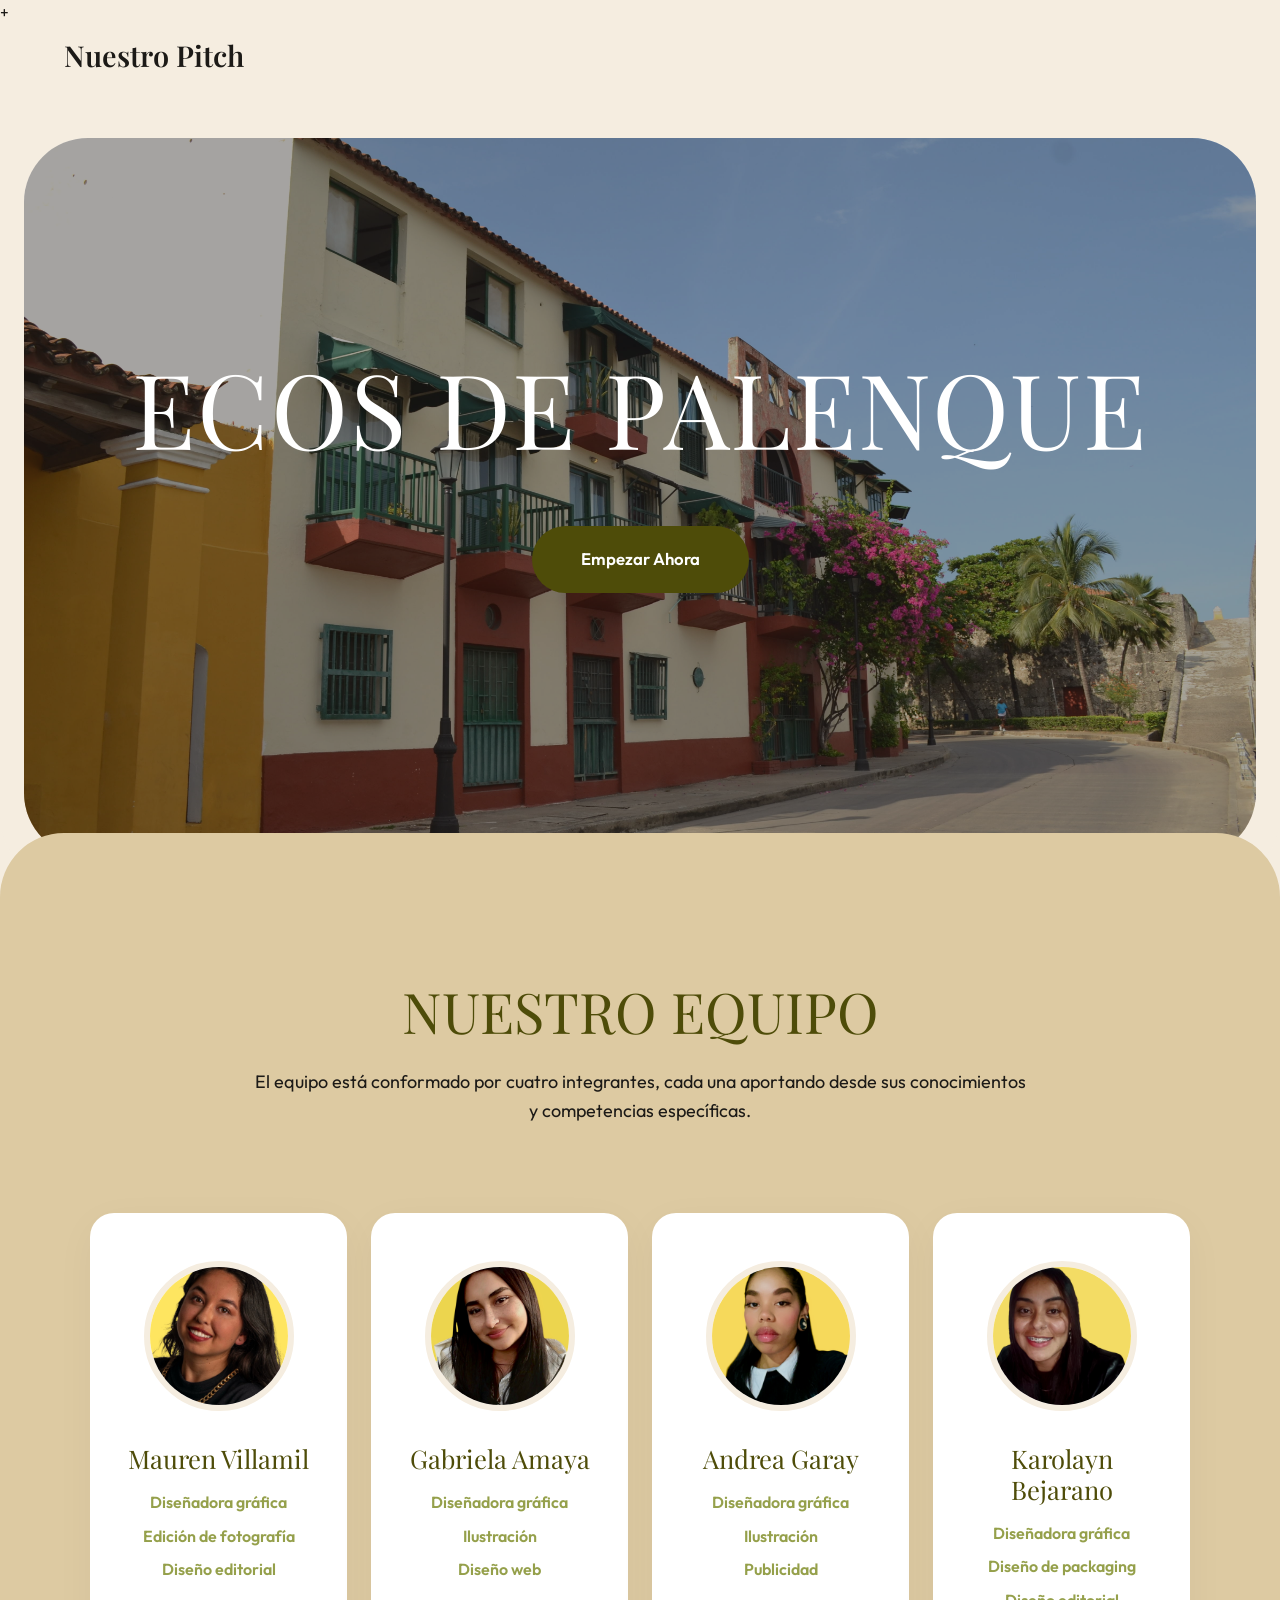
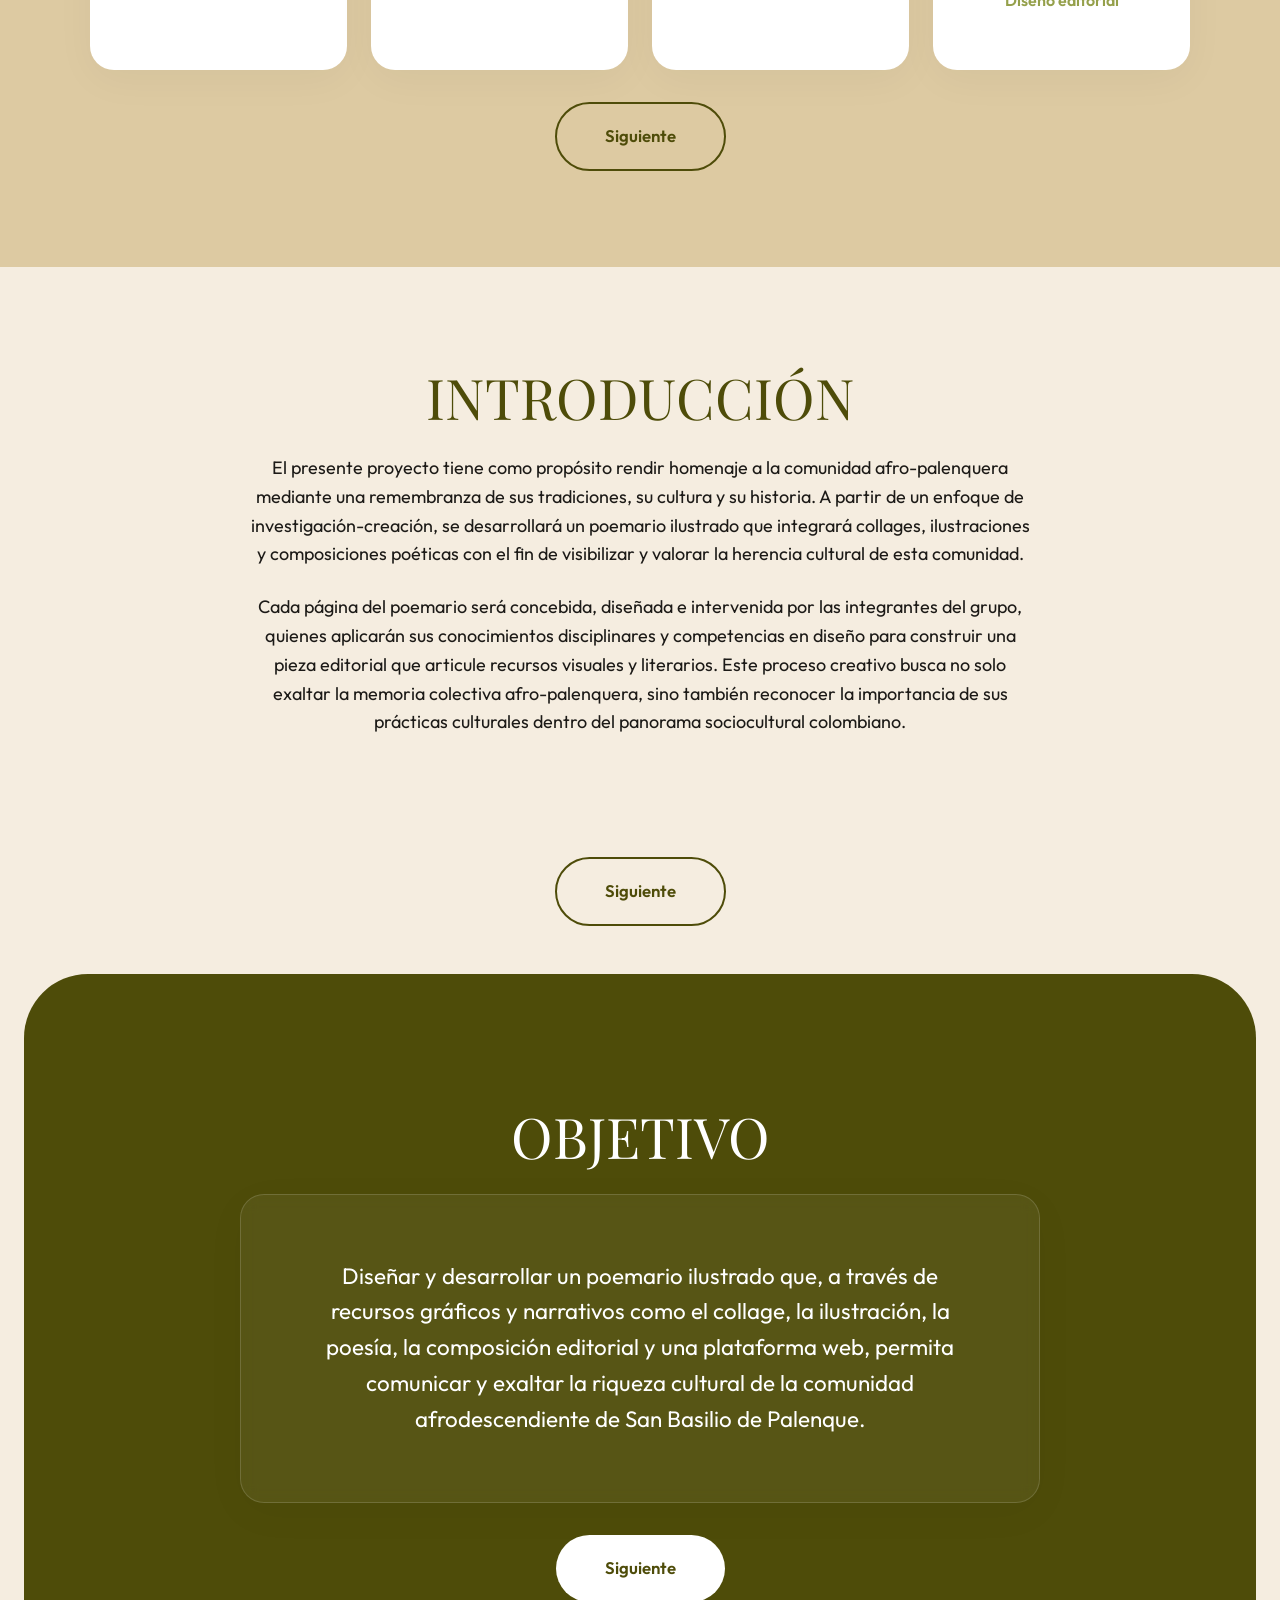
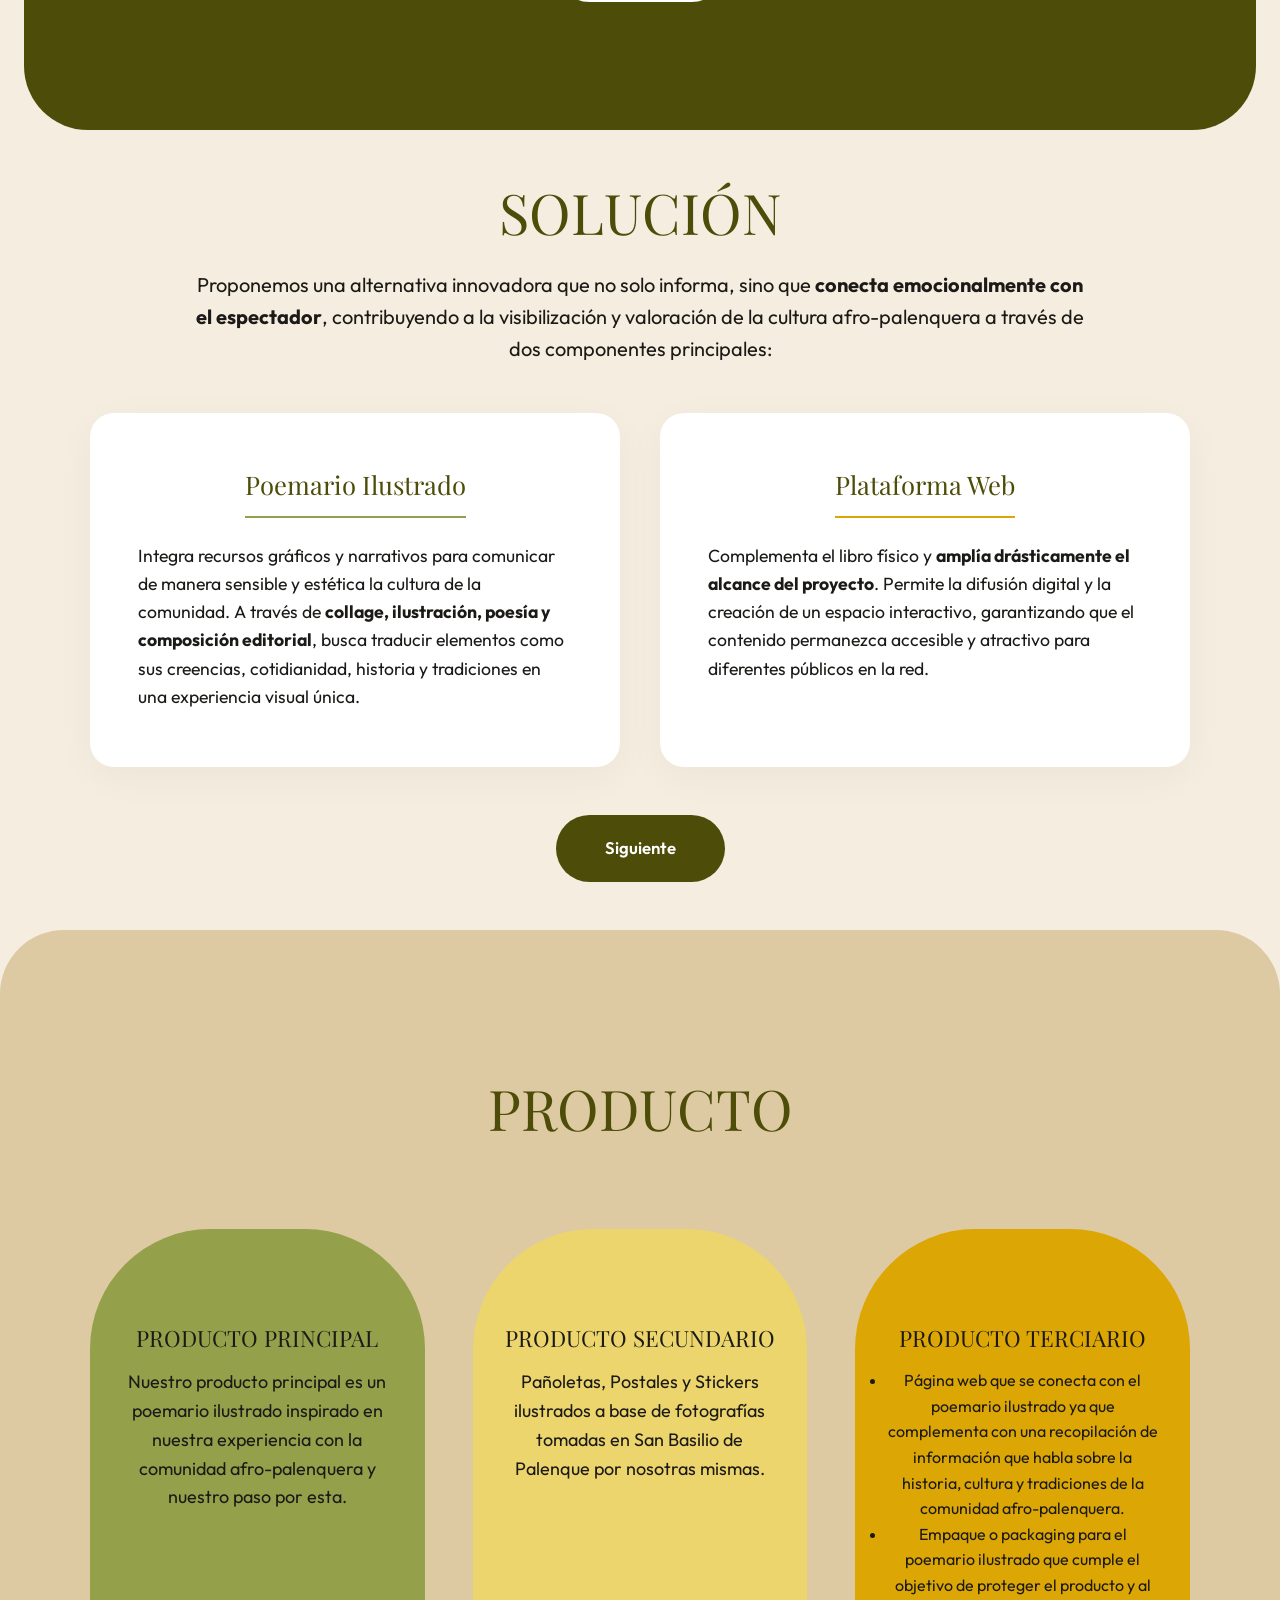
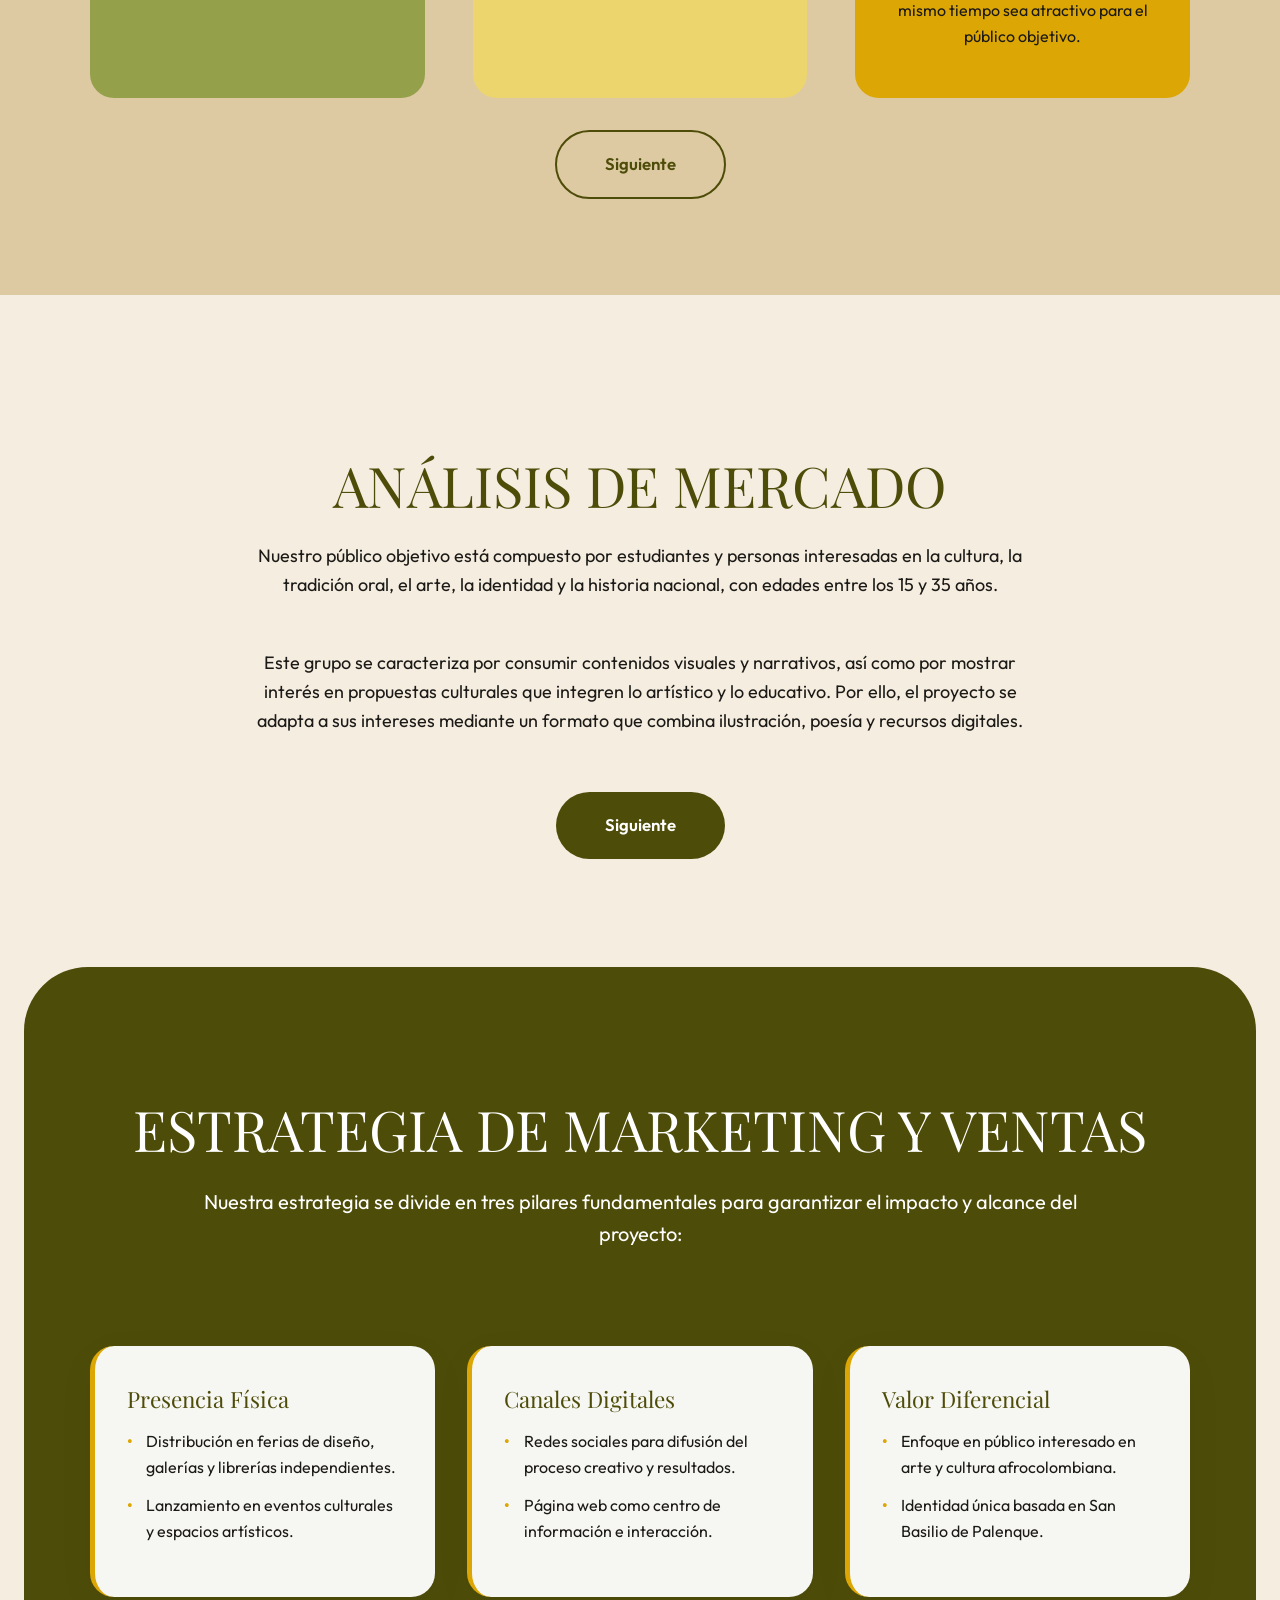
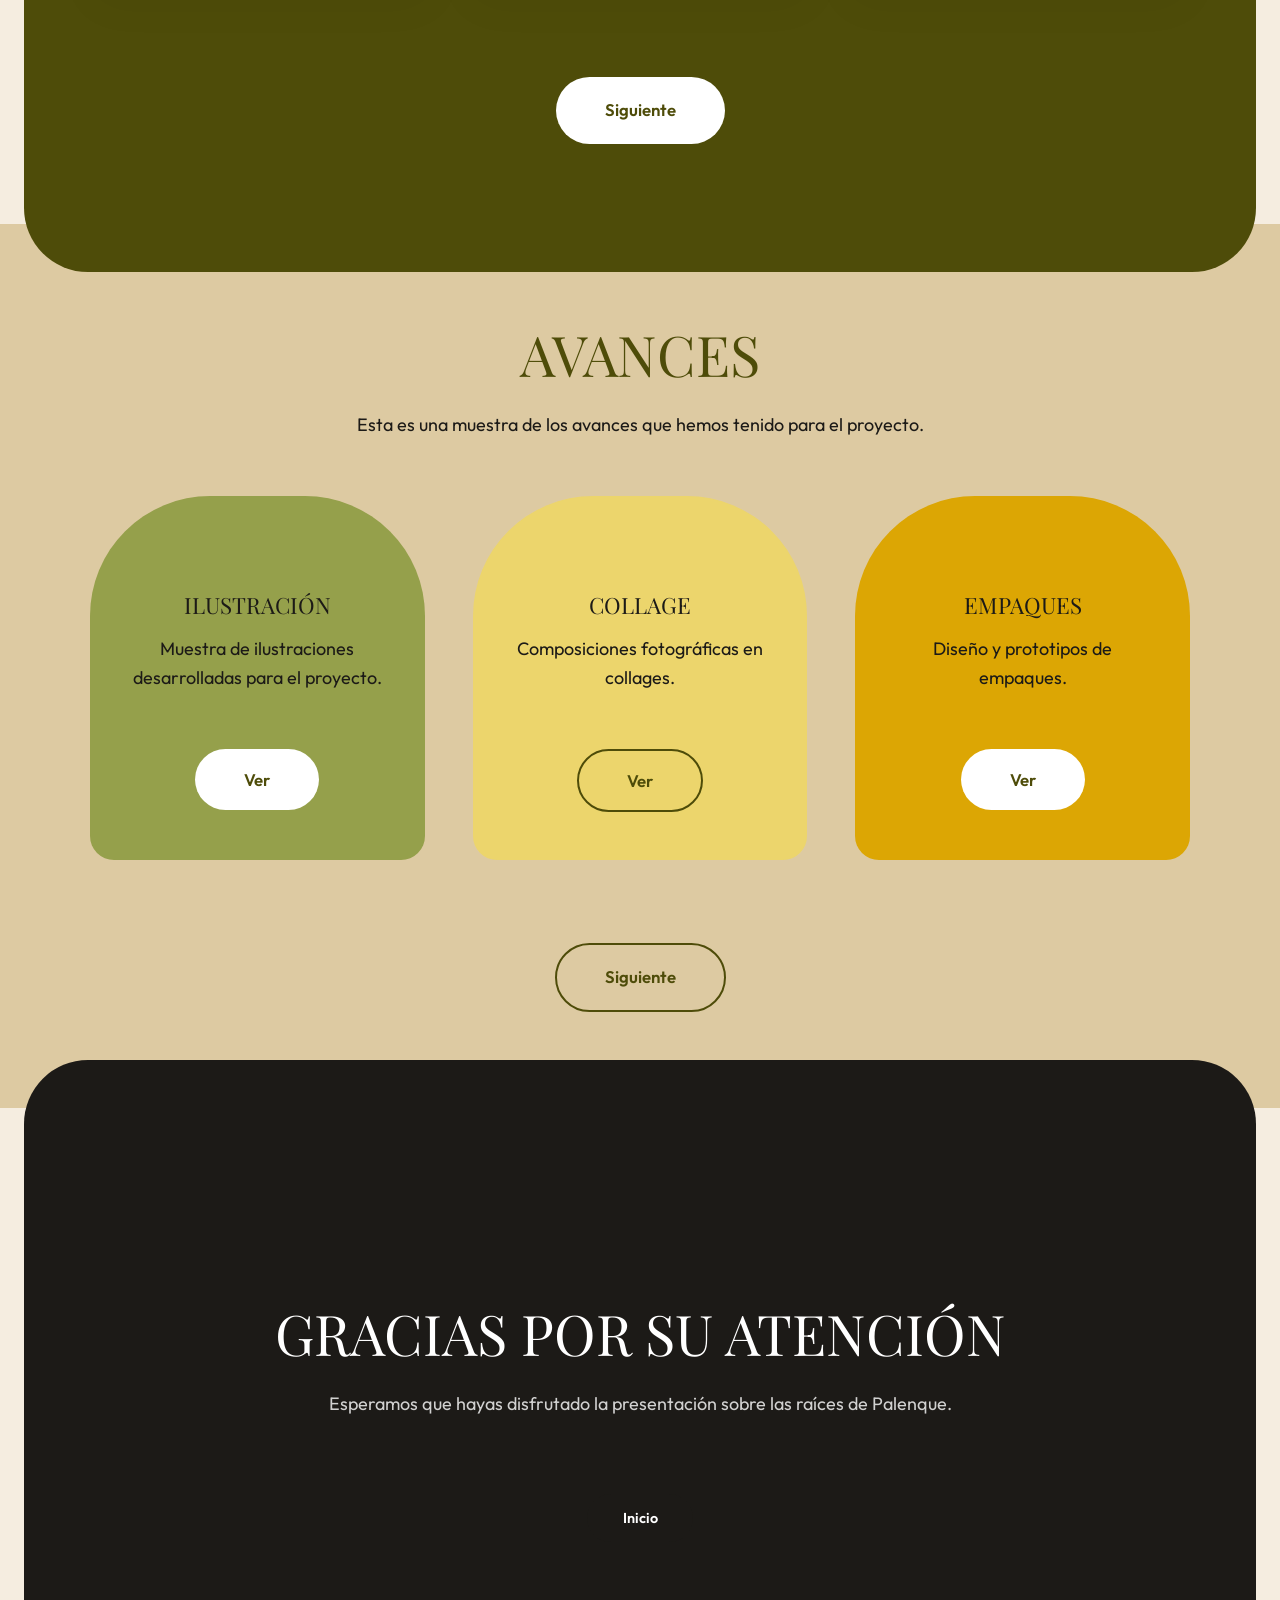
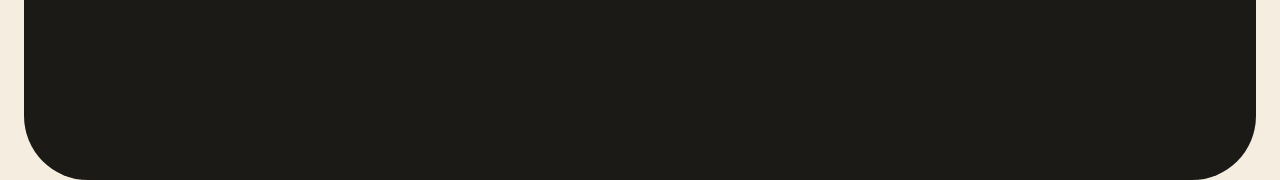
==== pitch/index.html @ 5e11a295 "Fix: consolidate subfolders and update project structure for GitHub deployment" ====
<!DOCTYPE html>
<html lang="es">

<head>
    <meta charset="UTF-8">
    <meta name="viewport" content="width=device-width, initial-scale=1.0">
    <title>Mi Pitch - Estructura de 7 Pasos</title>
    <!-- Google Fonts: Elegancia similar a Imagen 2 -->
    <link rel="preconnect" href="https://fonts.googleapis.com">
    <link rel="preconnect" href="https://fonts.gstatic.com" crossorigin>
    <link href="https://fonts.googleapis.com/css2?family=Outfit:wght@300;400;600&family=Playfair+Display:ital,wght@0,400;0,600;0,700;1,400&display=swap" rel="stylesheet">
    <link rel="stylesheet" href="style.css">
</head>
+
<body>

    <!-- Navegación Superior Estilizada -->
    <nav class="top-nav">
        <div class="logo">Nuestro Pitch</div>
        <ul class="nav-links">
            <!-- Links eliminados por el usuario -->
        </ul>
    </nav>

    <!-- 1. Hero / Gancho -->
    <section id="hero" class="section-hero">
        <div class="hero-content">
            <h1>ECOS DE PALENQUE</h1>
            <a href="#equipo" class="cta-button">Empezar Ahora</a>
        </div>
    </section>

    <!-- 2. EQUIPO -->
    <section id="equipo" class="section-oatmilk section-curved-top">
        <div class="container">
            <h2>NUESTRO EQUIPO</h2>
            <p>El equipo está conformado por cuatro integrantes, cada una aportando
                desde sus conocimientos y competencias específicas.</p>
            <div class="grid equipo-grid">
                <div class="card card-team">
                    <div class="team-img-wrapper"><img src="imagenes/mauren.jpeg" class="img-team" alt="fotografía de Mauren"></div>
                    <h3>Mauren Villamil</h3>
                    <p class="role">Diseñadora gráfica</p>
                    <p>Edición de fotografía</p>
                    <p>Diseño editorial</p>
                </div>

                <div class="card card-team">
                    <div class="team-img-wrapper"><img src="imagenes/gabriela.jpeg" class="img-team" alt="fotografía de Gabriela"></div>
                    <h3>Gabriela Amaya</h3>
                    <p class="role">Diseñadora gráfica</p>
                    <p>Ilustración</p>
                    <p>Diseño web</p>
                </div>

                <div class="card card-team">
                    <div class="team-img-wrapper"><img src="imagenes/andrea.jpeg" class="img-team" alt="fotografía de Andrea"></div>
                    <h3>Andrea Garay</h3>
                    <p class="role">Diseñadora gráfica</p>
                    <p>Ilustración</p>
                    <p>Publicidad</p>
                </div>

                <div class="card card-team">
                    <div class="team-img-wrapper"><img src="imagenes/karolayn.jpeg" class="img-team" alt="fotografía de Karolayn"></div>
                    <h3>Karolayn Bejarano</h3>
                    <p class="role">Diseñadora gráfica</p>
                    <p>Diseño de packaging</p>
                    <p>Diseño editorial</p>
                </div>
            </div>
            <a href="#introduccion" class="cta-button outline">Siguiente</a>
        </div>
    </section>

    <!-- 3. INTRODUCCIÓN -->
    <section id="introduccion" class="section-light">
        <div class="container">
            <h2>INTRODUCCIÓN</h2>
            <p>El presente proyecto tiene como propósito rendir homenaje a la
                comunidad afro-palenquera mediante una remembranza de sus tradiciones, su cultura y su historia. A partir de un enfoque de
                investigación-creación, se desarrollará un poemario ilustrado que integrará collages, ilustraciones y composiciones poéticas con el fin de visibilizar y valorar la herencia cultural de esta comunidad.
            </p>
            <p>Cada página del poemario será concebida, diseñada e intervenida por las
                integrantes del grupo, quienes aplicarán sus conocimientos disciplinares y competencias en diseño para construir una pieza editorial que articule recursos visuales y literarios. Este proceso creativo busca no solo exaltar la memoria colectiva afro-palenquera, sino también reconocer la importancia de sus prácticas culturales dentro del panorama
                sociocultural colombiano.
            </p>
            <div class="grid">
            </div>
            <a href="#objetivo" class="cta-button outline">Siguiente</a>
        </div>
    </section>

    <!-- 4. OBJETIVO -->
    <section id="objetivo" class="section-olive section-curved-both">
        <div class="container">
            <h2>OBJETIVO</h2>
            <div class="card card-large">
                <p>Diseñar y desarrollar un poemario ilustrado que, a través de recursos gráficos y narrativos como el collage, la ilustración, la poesía, la composición editorial y una plataforma web, permita comunicar y exaltar la riqueza cultural de la comunidad afrodescendiente de San Basilio de Palenque.</p>
            </div>
            <a href="#solucion" class="cta-button light">Siguiente</a>
        </div>
    </section>

    <!-- 5. Solución -->
    <section id="solucion" class="section-light">
        <div class="container">
            <h2>SOLUCIÓN</h2>
            
            <p class="solucion-intro">
                Proponemos una alternativa innovadora que no solo informa, sino que <strong>conecta emocionalmente con el espectador</strong>, contribuyendo a la visibilización y valoración de la cultura afro-palenquera a través de dos componentes principales:
            </p>

            <div class="grid solucion-grid">
                <div class="card card-solucion">
                    <h3 class="border-herb">Poemario Ilustrado</h3>
                    <p>
                        Integra recursos gráficos y narrativos para comunicar de manera sensible y estética la cultura de la comunidad. A través de <strong>collage, ilustración, poesía y composición editorial</strong>, busca traducir elementos como sus creencias, cotidianidad, historia y tradiciones en una experiencia visual única.
                    </p>
                </div>

                <div class="card card-solucion">
                    <h3 class="border-citrus">Plataforma Web</h3>
                    <p>
                        Complementa el libro físico y <strong>amplía drásticamente el alcance del proyecto</strong>. Permite la difusión digital y la creación de un espacio interactivo, garantizando que el contenido permanezca accesible y atractivo para diferentes públicos en la red.
                    </p>
                </div>
            </div>

            <a href="#producto" class="cta-button mt-3">Siguiente</a>
        </div>
    </section>

    <!-- 6. Producto / Demo -->
    <section id="producto" class="section-oatmilk section-curved-top">
        <div class="container">
            <h2>PRODUCTO</h2>
            <div class="grid">
                <div class="card card-arch bg-herb">
                    <h3>PRODUCTO PRINCIPAL</h3>
                    <p>Nuestro producto principal es un poemario ilustrado inspirado en nuestra experiencia con la comunidad afro-palenquera y nuestro paso por esta.</p>
                </div>

                <div class="card card-arch bg-pale">
                    <h3>PRODUCTO SECUNDARIO</h3>
                    <p>Pañoletas, Postales y Stickers ilustrados a base de fotografías tomadas en San Basilio de Palenque por nosotras mismas.</p>
                </div>

                <div class="card card-arch bg-citrus">
                    <h3>PRODUCTO TERCIARIO</h3>
                    <ul>
                        <li>Página web que se conecta con el poemario ilustrado ya que complementa con una recopilación de información que habla sobre la historia, cultura y tradiciones de la comunidad afro-palenquera.</li>
                    </ul>
                    <ul>
                        <li>Empaque o packaging para el poemario ilustrado que cumple el objetivo de proteger el producto y al mismo tiempo sea atractivo para el público objetivo.</li>
                    </ul>
                </div>
            </div>
            <a href="#analisis-de-mercado" class="cta-button outline">Siguiente</a>
        </div>
    </section>

    <!-- 6. Análisis de mercado -->
    <section id="analisis-de-mercado" class="section-light">
        <div class="container">
            <h2>ANÁLISIS DE MERCADO</h2>
            <p>Nuestro público objetivo está compuesto por estudiantes y personas interesadas en la cultura, la tradición oral, el arte, la identidad y la historia nacional, con edades entre los 15 y 35 años. </p>
            <br>
            <p>Este grupo se caracteriza por consumir contenidos visuales y narrativos, así como por mostrar interés en propuestas culturales que integren lo artístico y lo educativo. Por ello, el proyecto se adapta a sus intereses mediante un formato que combina ilustración, poesía y recursos digitales.</p>
            <a href="#estrategia-marketing" class="cta-button">Siguiente</a>
        </div>
    </section>

    <!-- 7. Estrategia de Marketing y ventas -->
    <section id="estrategia-marketing" class="section-olive section-curved-both">
        <div class="container">
            <h2>ESTRATEGIA DE MARKETING Y VENTAS</h2>
            <p class="text-white solucion-intro" style="margin-bottom: 2rem;">Nuestra estrategia se divide en tres pilares fundamentales para garantizar el impacto y alcance del proyecto:</p>
            
            <div class="grid marketing-grid">
                <div class="card card-marketing">
                    <h3>Presencia Física</h3>
                    <ul>
                        <li>Distribución en ferias de diseño, galerías y librerías independientes.</li>
                        <li>Lanzamiento en eventos culturales y espacios artísticos.</li>
                    </ul>
                </div>

                <div class="card card-marketing">
                    <h3>Canales Digitales</h3>
                    <ul>
                        <li>Redes sociales para difusión del proceso creativo y resultados.</li>
                        <li>Página web como centro de información e interacción.</li>
                    </ul>
                </div>

                <div class="card card-marketing">
                    <h3>Valor Diferencial</h3>
                    <ul>
                        <li>Enfoque en público interesado en arte y cultura afrocolombiana.</li>
                        <li>Identidad única basada en San Basilio de Palenque.</li>
                    </ul>
                </div>
            </div>
            
            <a href="#avances-en-ilustraciones" class="cta-button light">Siguiente</a>
        </div>
    </section>

    <!-- 8. Avances -->
    <section id="avances-en-ilustraciones" class="section-oatmilk">
        <div class="container">
            <h2>AVANCES</h2>
            <p>Esta es una muestra de los avances que hemos tenido para el proyecto.</p>
            <div class="grid mt-2">
                <div class="card card-arch bg-herb">
                    <h3>ILUSTRACIÓN</h3>
                    <p>Muestra de ilustraciones desarrolladas para el proyecto.</p>
                    <button class="cta-button light btn-ver" data-folder="ilustraciones">Ver</button>
                </div>
                <div class="card card-arch bg-pale">
                    <h3>COLLAGE</h3>
                    <p>Composiciones fotográficas en collages.</p>
                    <button class="cta-button outline btn-ver" data-folder="collage">Ver</button>
                </div>
                <div class="card card-arch bg-citrus">
                    <h3>EMPAQUES</h3>
                    <p>Diseño y prototipos de empaques.</p>
                    <button class="cta-button light btn-ver" data-folder="empaques">Ver</button>
                </div>
            </div>
            <br><br>
            <a href="#contacto" class="cta-button outline">Siguiente</a>
        </div>
    </section>

    <!-- 9. Contacto -->
    <section id="contacto" class="section-black section-curved-both">
        <div class="container">
            <h2>GRACIAS POR SU ATENCIÓN</h2>
            <p class="text-white fade-text">Esperamos que hayas disfrutado la presentación sobre las raíces de Palenque.</p>
            <br><br>
            <a href="#hero" class="btn-pill">Inicio</a>
        </div>
    </section>

    <!-- Modal Imágenes -->
    <div id="imageModal" class="modal">
        <span class="close-modal">&times;</span>
        <div class="modal-content">
            <div id="modalGrid" class="modal-gallery-grid"></div>
        </div>
    </div>

    <script>
        const imageAvances = {
            'ilustraciones': [
                '1.png', '2.png', '3.png', '4.png', '5.png', '6.png', '7.png', '9.png', '10.png',
                '11.png', '12.png', '13.png', '14.png', '15.png', '16.png', '17.png', '18.png',
                '19.png', '20.png', '21.png', '22.png', '23.png', '24.png', '25.png', '26.png', '27.png', '28.png', '29.png', '30.png'
            ],
            'collage': [
                'collage 2.png', 'collage1.png', 'collage3.jpeg', 'collage4.png', 'collage5.png',
                'collage6.png', 'collage7.jpeg', 'collage8.png', 'collage9.png'
            ],
            'empaques': [
                '1.jpeg', '2.jpeg', '3.jpeg', '4.jpeg', '5.jpeg', '6.jpeg', '7.jpeg',
                '8.jpeg', '9.jpeg', '10.jpeg', '11.jpeg', '12.jpeg', '13.jpeg', '14.jpeg'
            ]
        };

        const modal = document.getElementById('imageModal');
        const modalGrid = document.getElementById('modalGrid');
        const closeBtn = document.querySelector('.close-modal');
        let currentScrollY = 0;

        document.querySelectorAll('.btn-ver').forEach(btn => {
            btn.addEventListener('click', function(e) {
                e.preventDefault();
                currentScrollY = window.scrollY; // Guardar posición actual
                const folder = this.getAttribute('data-folder');
                const images = imageAvances[folder];
                
                modalGrid.innerHTML = '';
                if (images && images.length > 0) {
                    images.forEach(img => {
                        const imgEl = document.createElement('img');
                        imgEl.src = `imagenes/${folder}/${img}`;
                        imgEl.alt = folder;
                        imgEl.className = 'modal-img';
                        imgEl.loading = 'lazy';
                        modalGrid.appendChild(imgEl);
                    });
                } else {
                    modalGrid.innerHTML = '<p class="text-white" style="text-align:center; width:100%; grid-column: 1 / -1; font-size:1.5rem;">Estará disponible muy pronto...</p>';
                }
                
                modal.style.display = 'flex';
                document.body.style.position = 'fixed';
                document.body.style.top = `-${currentScrollY}px`;
                document.body.style.width = '100%';
            });
        });

        const closeModal = () => {
            modal.style.display = 'none';
            document.body.style.position = '';
            document.body.style.top = '';
            document.body.style.width = '';
            window.scrollTo(0, currentScrollY);
        };

        closeBtn.addEventListener('click', closeModal);

        window.addEventListener('click', (e) => {
            if (e.target === modal) {
                closeModal();
            }
        });
    </script>
</body>

</html>
---- pitch/style.css ----
/* Paleta de Colores de "花影をゆらす風" + Negro */
:root {
    --color-olive: #4e4c09;
    --color-herb: #95a04b;
    --color-citrus: #dca604;
    --color-oatmilk: #ddcaa2;
    --color-pale: #ecd56c;
    --color-black: #1c1a17; /* Negro rico/suave */
    --color-bg: #f5ede0; /* Fondo muy claro basado en el oatmilk */
    
    --spacing-unit: 6rem;
    --border-radius-large: 4rem; /* Curvas de secciones */
    --border-radius-card: 1.5rem;
    
    --font-heading: 'Playfair Display', serif;
    --font-body: 'Outfit', sans-serif;
}

* {
    margin: 0;
    padding: 0;
    box-sizing: border-box;
}

html {
    scroll-behavior: smooth;
}

body {
    background-color: var(--color-bg);
    font-family: var(--font-body);
    line-height: 1.6;
    color: var(--color-black);
    overflow-x: hidden;
}

/* Tipografía global */
h1, h2, h3 {
    font-family: var(--font-heading);
    font-weight: 400; /* Elegante */
    line-height: 1.2;
    margin-bottom: 1.5rem;
}

h2 {
    font-size: 3.5rem;
    text-align: center;
    color: var(--color-olive);
}

p {
    max-width: 65ch;
    margin: 0 auto 1.5rem auto;
    font-size: 1.125rem;
    text-align: center;
    color: var(--color-black);
}

.text-white {
    color: #fff !important;
}

/* Nav Bar (Inspirado en la nav de la imagen 2) */
.top-nav {
    position: absolute; /* Para que quede encima del primer section-hero */
    top: 0;
    left: 0;
    width: 100%;
    display: flex;
    justify-content: space-between;
    align-items: center;
    padding: 2rem 4rem;
    z-index: 100;
    background: transparent;
}

.top-nav .logo {
    font-family: var(--font-heading);
    font-size: 1.8rem;
    color: var(--color-black); /* En un fondo claro lo haremos oscuro, o depende del hero */
    font-weight: 600;
}

.nav-links {
    list-style: none;
    display: flex;
    gap: 3rem;
}

.nav-links a {
    text-decoration: none;
    color: var(--color-black);
    font-size: 0.95rem;
    font-weight: 600;
    text-transform: uppercase;
    letter-spacing: 1.5px;
    transition: color 0.3s;
}

.nav-links a:hover {
    color: var(--color-citrus);
}

.btn-pill {
    background: var(--color-black);
    color: #fff;
    padding: 0.8rem 2.2rem;
    border-radius: 9999px;
    text-decoration: none;
    font-size: 0.9rem;
    font-weight: 600;
    transition: all 0.3s ease;
}

.btn-pill:hover {
    background: var(--color-olive);
}

/* Estructura de Secciones */
section {
    padding: var(--spacing-unit) 2rem;
    min-height: 80vh;
    display: flex;
    flex-direction: column;
    justify-content: center;
    align-items: center;
    position: relative;
    z-index: 1;
}

.container {
    max-width: 1100px;
    width: 100%;
    margin: 0 auto;
    display: flex;
    flex-direction: column;
    align-items: center;
}

/* Variantes de Secciones (Colores) */
.section-light {
    background-color: var(--color-bg);
}

.section-oatmilk {
    background-color: var(--color-oatmilk);
}

.section-olive {
    background-color: var(--color-olive);
}

.section-olive h2, 
.section-olive p,
.section-black h2,
.section-black p {
    color: #fff;
}

.section-black {
    background-color: var(--color-black);
}

.fade-text {
    opacity: 0.8;
}

/* Curvas de separación (Estilo orgánico imagen 2) */
.section-curved-top {
    border-top-left-radius: var(--border-radius-large);
    border-top-right-radius: var(--border-radius-large);
    margin-top: -3rem; /* Solapamiento */
    padding-top: calc(var(--spacing-unit) + 3rem);
    z-index: 2;
}

.section-curved-both {
    border-radius: var(--border-radius-large);
    margin: -3rem 1.5rem;
    z-index: 3;
    padding: calc(var(--spacing-unit) + 2rem) 2rem;
}

/* Hero Section */
.section-hero {
    min-height: 95vh;
    border-bottom-left-radius: var(--border-radius-large);
    border-bottom-right-radius: var(--border-radius-large);
    
    /* En la imagen 2 el header es claro y hermoso, pero nuestro #hero necesita buen contraste. 
       Cambiaremos los textos del NAV a algo que contraste con el fondo base, o pondremos un gradiente sutil. */
    background-color: var(--color-bg); /* O un color neutro */
    
    /* El background image lo moveremos un poco si queremos simular el hueco */
    position: relative;
    z-index: 1;
    display: flex;
    align-items: center;
    justify-content: center;
    padding-top: 8rem; /* Espacio per nav */
}

/* Un hero que es solo un bloque de color enorme con texto, y la imagen está en el section de abajo? 
   Si el hero tiene la imagen 'fondo.jpeg', la ajustamos. */
.section-hero::before {
    content: "";
    position: absolute;
    inset: 1.5rem;
    top: 7rem;
    background-image: url("imagenes/fondo.jpg");
    background-size: cover;
    background-position: center 30%;
    background-repeat: no-repeat;
    border-radius: var(--border-radius-large);
    z-index: -2;
}
.section-hero::after {
    content: "";
    position: absolute;
    inset: 1.5rem;
    top: 7rem;
    background: rgba(30, 25, 20, 0.4);
    border-radius: var(--border-radius-large);
    z-index: -1;
}

.hero-content {
    position: relative;
    z-index: 2;
    text-align: center;
    color: #fff;
}

.section-hero h1 {
    font-size: 6.5rem;
    color: #fff;
    margin-bottom: 1.5rem;
    text-transform: uppercase;
    letter-spacing: 2px;
}

/* Botones / CTAs */
.cta-button {
    display: inline-block;
    background-color: var(--color-olive);
    color: #fff;
    padding: 1.2rem 3rem;
    border-radius: 9999px; /* Pill shape */
    text-decoration: none;
    font-family: var(--font-body);
    font-weight: 600;
    font-size: 1.05rem;
    margin-top: 2rem;
    transition: all 0.3s ease;
    border: 1px solid transparent;
}

.cta-button:hover {
    transform: translateY(-4px);
    background-color: var(--color-citrus);
    color: #fff;
    box-shadow: 0 5px 20px rgba(0,0,0,0.1);
}

.cta-button.outline {
    background-color: transparent;
    border: 2px solid var(--color-olive);
    color: var(--color-olive);
}

.cta-button.outline:hover {
    background-color: var(--color-olive);
    color: #fff;
}

.cta-button.light {
    background-color: #fff;
    color: var(--color-olive);
}

.cta-button.light:hover {
    background-color: var(--color-pale);
    color: var(--color-olive);
}


/* Layouts Comunes */
.grid {
    display: grid;
    grid-template-columns: repeat(auto-fit, minmax(250px, 1fr));
    gap: 3rem;
    width: 100%;
    margin-top: 4rem;
}

.equipo-grid {
    grid-template-columns: repeat(4, 1fr);
    gap: 1.5rem;
}

/* Tarjetas */
.card {
    background: #fff;
    padding: 3rem 2rem;
    border-radius: var(--border-radius-card);
    box-shadow: 0 10px 40px rgba(0,0,0,0.04); /* Sombra ultra suave */
    text-align: center;
    transition: transform 0.4s ease;
    display: flex;
    flex-direction: column;
    align-items: center;
}

.card:hover {
    transform: translateY(-10px);
}

.card h3 {
    font-size: 1.6rem;
    color: var(--color-olive);
    margin-bottom: 1rem;
}

.card-large {
    max-width: 800px;
    margin: 0 auto;
    background: rgba(255,255,255,0.05); /* Efecto semi transparente */
    backdrop-filter: blur(8px);
    border: 1px solid rgba(255,255,255,0.15);
    padding: 4rem;
}

.card-large p {
    color: #fff;
    font-size: 1.4rem;
    margin-bottom: 0;
}

/* Tarjetas Equipo (Círculares a lo Imagen 2) */
.team-img-wrapper {
    width: 150px;
    height: 150px;
    border-radius: 50%; /* Círculo perfecto */
    overflow: hidden;
    margin-bottom: 2rem;
    border: 6px solid var(--color-bg);
}

.img-team {
    width: 100%;
    height: 100%;
    object-fit: cover;
}

.card-team p {
    margin-bottom: 0.5rem;
    font-size: 1rem;
    color: var(--color-herb);
    font-weight: 600;
}

/* Tarjetas estilo "Arco" / Píldora alta */
.card-arch {
    border-radius: 120px 120px 1.5rem 1.5rem;
    padding-top: 6rem;
    color: var(--color-black);
    box-shadow: none;
}

.card-arch h3 {
    color: var(--color-black);
    font-size: 1.4rem;
}

.bg-herb { background-color: var(--color-herb); }
.bg-pale { background-color: var(--color-pale); }
.bg-citrus { background-color: var(--color-citrus); }
.bg-neutral { background-color: var(--color-bg); }

.bg-herb p, .bg-pale p, .bg-citrus p, .bg-neutral p {
    color: var(--color-black);
}

/* Split Layout (Solución) */
.split-layout {
    display: flex;
    flex-direction: row;
    width: 100%;
    background: transparent;
    overflow: hidden;
    max-width: 1200px;
}

.split-text {
    flex: 1.2;
    padding: 2rem 5rem 2rem 0;
    display: flex;
    flex-direction: column;
    justify-content: center;
    align-items: flex-start;
}

.split-text h2 {
    text-align: left;
    margin-bottom: 2rem;
}

.split-text p {
    text-align: left;
    margin-left: 0;
    font-size: 1.25rem;
}

.split-image {
    flex: 0.8;
    position: relative;
    display: flex;
    align-items: center;
    justify-content: center;
}

.img-rounded {
    width: 100%;
    height: 450px;
    object-fit: cover;
    border-radius: var(--border-radius-large);
    box-shadow: 0 15px 40px rgba(0,0,0,0.1);
}

/* Galería (Arcos pequeños) */
.gallery-grid {
    display: grid;
    grid-template-columns: repeat(4, 1fr);
    gap: 1.5rem;
    max-width: 1100px;
    margin-top: 3rem;
}

.img-arch-small {
    width: 100%;
    height: 300px;
    object-fit: cover;
    border-radius: 100px 100px 1rem 1rem; /* Forma de arco angosto */
    transition: transform 0.4s ease;
}

.img-arch-small:hover {
    transform: translateY(-10px);
}

/* Responsive */
@media (max-width: 992px) {
    .section-hero h1 { font-size: 4.5rem; }
    .split-layout { flex-direction: column; }
    .split-text { padding: 3rem 0; align-items: center; text-align: center; }
    .split-text h2, .split-text p { text-align: center; }
    .split-image { margin-top: 2rem; }
    .img-rounded { height: 350px; }
    .gallery-grid { grid-template-columns: repeat(2, 1fr); }
    .top-nav { padding: 1.5rem; flex-direction: column; gap: 1rem; background: var(--color-bg); position: static;}
    .section-hero { min-height: 80vh; padding-top: 2rem; }
    .section-hero::before, .section-hero::after { inset: 0; border-radius: 0; top: 0; }
}

@media (max-width: 768px) {
    h2 { font-size: 2.5rem; }
    .section-hero h1 { font-size: 3rem; }
    .gallery-grid { grid-template-columns: 1fr; }
    .section-curved-both { margin: -2rem 0; border-radius: 2rem; }
    section { padding: 4rem 1.5rem; }
    .grid { gap: 2rem; }
    .equipo-grid { grid-template-columns: 1fr; }
}

/* Modal e Imágenes de Avances */
.modal {
    display: none;
    position: fixed;
    z-index: 9999;
    left: 0;
    top: 0;
    width: 100%;
    height: 100%;
    background-color: rgba(0, 0, 0, 0.9);
    justify-content: center;
    align-items: center;
    backdrop-filter: blur(5px);
}

.modal-content {
    position: relative;
    width: 90%;
    max-width: 1200px;
    height: 90%;
    background: transparent;
    overflow-y: auto;
    padding: 2rem;
    border-radius: 1rem;
}

/* Custom Scrollbar for Modal Content */
.modal-content::-webkit-scrollbar {
    width: 8px;
}
.modal-content::-webkit-scrollbar-track {
    background: rgba(255,255,255,0.1); 
    border-radius: 10px;
}
.modal-content::-webkit-scrollbar-thumb {
    background: var(--color-olive); 
    border-radius: 10px;
}

.close-modal {
    position: fixed;
    top: 20px;
    right: 30px;
    color: #fff;
    font-size: 4rem;
    font-weight: 300;
    cursor: pointer;
    transition: color 0.3s;
    z-index: 10000;
    line-height: 1;
}

.close-modal:hover {
    color: var(--color-citrus);
}

.modal-gallery-grid {
    column-count: 3;
    column-gap: 1.5rem;
    margin-top: 3rem;
    padding-bottom: 2rem;
    width: 100%;
}

.modal-img {
    width: 100%;
    height: auto;
    border-radius: 120px 120px 1rem 1rem; /* El mismo diseño de arco de las ilustraciones */
    box-shadow: 0 4px 15px rgba(0,0,0,0.2);
    transition: transform 0.3s;
    background-color: var(--color-bg); /* Fondo neutro para PNGs */
    padding: 0; /* Sin relleno para que la imagen ocupe el arco */
    margin-bottom: 1.5rem;
    display: block;
}

@media (max-width: 992px) {
    .modal-gallery-grid {
        column-count: 2;
    }
}

@media (max-width: 576px) {
    .modal-gallery-grid {
        column-count: 1;
    }
}

.modal-img:hover {
    transform: scale(1.03);
}

@media (max-width: 768px) {
    .modal-gallery-grid {
        grid-template-columns: repeat(auto-fit, minmax(150px, 1fr));
    }
}

/* Clases extraídas de HTML (Refactorización) */
.mt-2 { margin-top: 2rem !important; }
.mt-3 { margin-top: 3rem !important; }

.solucion-intro {
    font-size: 1.25rem;
    max-width: 900px;
    margin-bottom: 3rem;
}

.solucion-grid {
    margin-top: 0;
    align-items: stretch;
    gap: 2.5rem;
}

.card-solucion {
    padding: 3.5rem 3rem;
    text-align: left;
    display: flex;
    flex-direction: column;
    justify-content: flex-start;
}

.card-solucion-icon {
    font-size: 3.5rem;
    margin-bottom: 1.5rem;
    line-height: 1;
}

.card-solucion h3 {
    color: var(--color-olive);
    text-align: left;
    padding-bottom: 1rem;
    margin-bottom: 1.5rem;
}

.border-herb {
    border-bottom: 2px solid var(--color-herb);
}

.border-citrus {
    border-bottom: 2px solid var(--color-citrus);
}

.card-solucion p {
    max-width: 100%;
    text-align: left;
    font-size: 1.1rem;
    margin-bottom: 0;
}

/* Marketing Strategy Styles */
.marketing-grid {
    grid-template-columns: repeat(3, 1fr);
    gap: 2rem;
    margin-bottom: 3rem;
}

.card-marketing {
    background: rgba(255, 255, 255, 0.95);
    padding: 2.5rem 2rem;
    border-radius: var(--border-radius-card);
    display: flex;
    flex-direction: column;
    align-items: flex-start;
    text-align: left;
    min-height: 100%;
    border-left: 5px solid var(--color-citrus);
}

.marketing-icon {
    font-size: 3rem;
    margin-bottom: 1.5rem;
}

.card-marketing h3 {
    font-size: 1.4rem;
    color: var(--color-olive);
    margin-bottom: 1rem;
    text-align: left;
}

.card-marketing ul {
    list-style: none;
    padding: 0;
}

.card-marketing li {
    font-size: 1rem;
    margin-bottom: 0.8rem;
    position: relative;
    padding-left: 1.2rem;
    color: var(--color-black);
}

.card-marketing li::before {
    content: "•";
    color: var(--color-citrus);
    font-weight: bold;
    position: absolute;
    left: 0;
}

@media (max-width: 992px) {
    .marketing-grid {
        grid-template-columns: 1fr;
    }
}
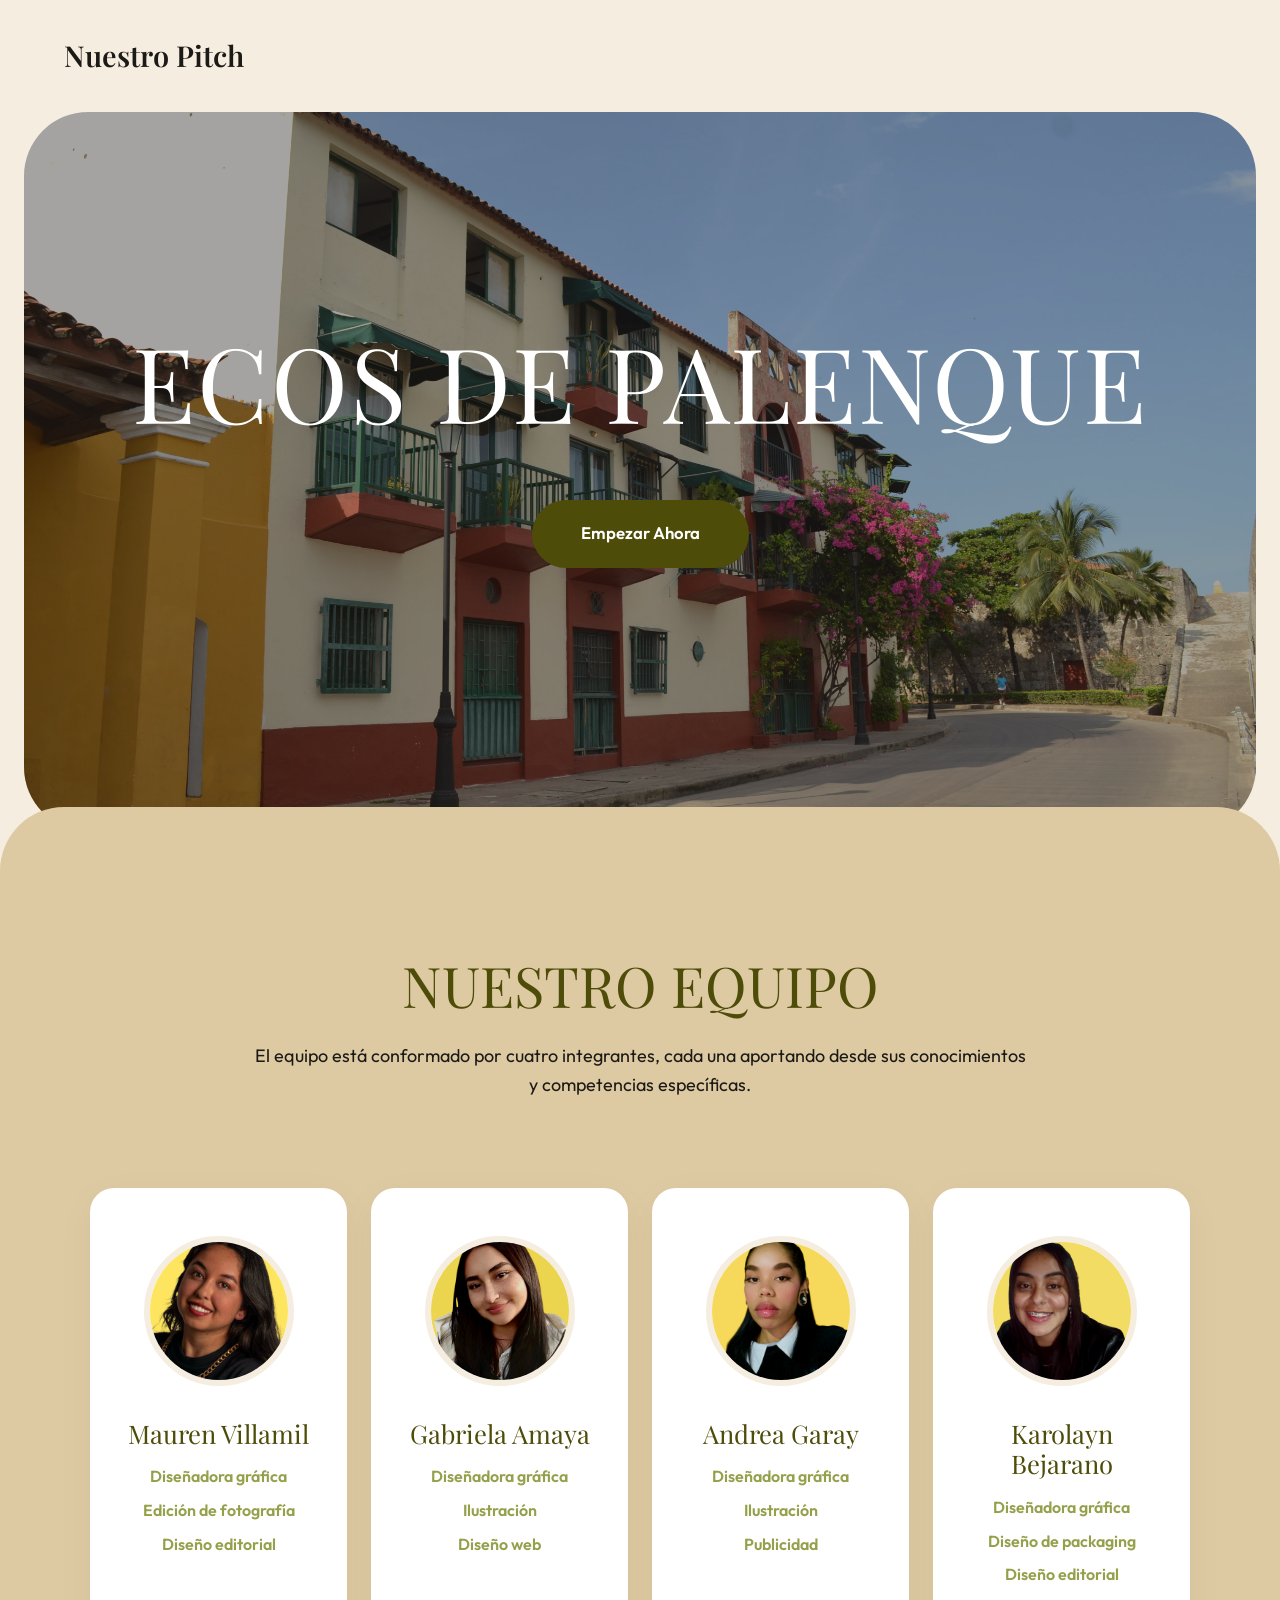
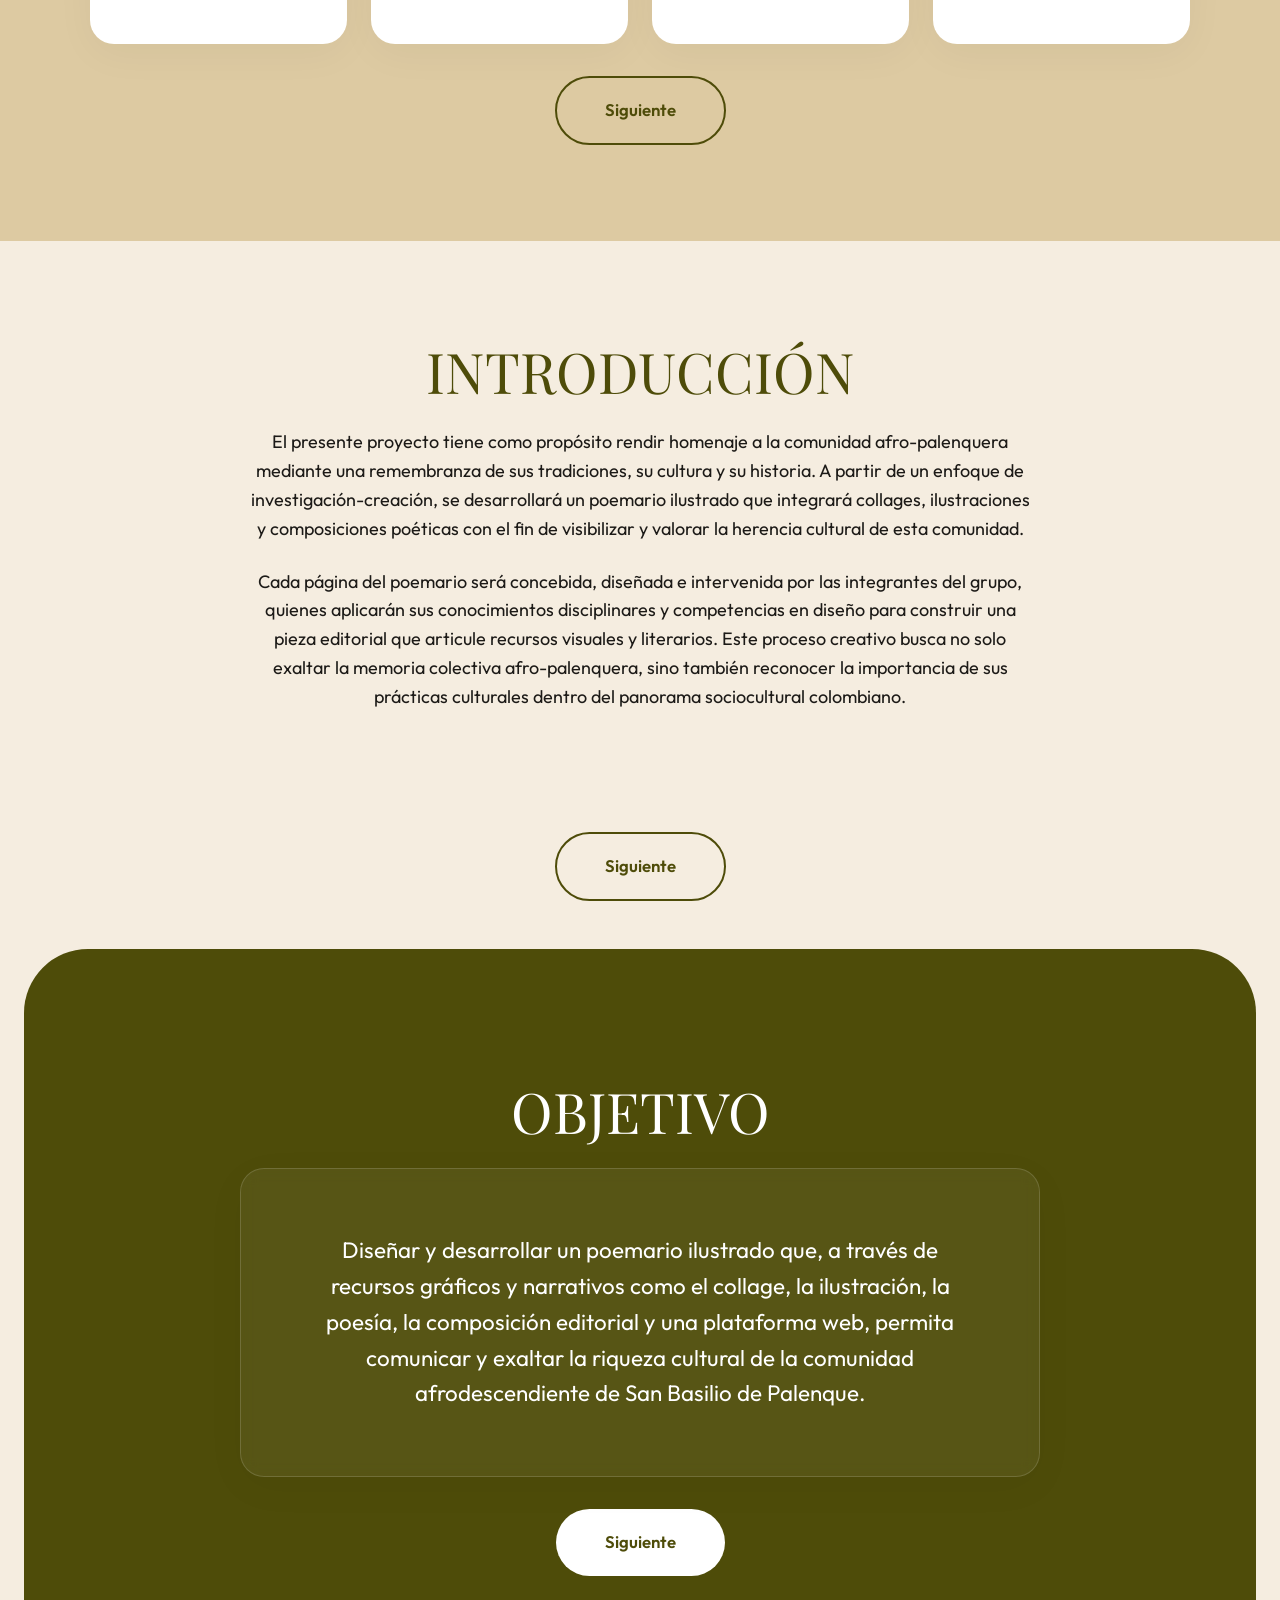
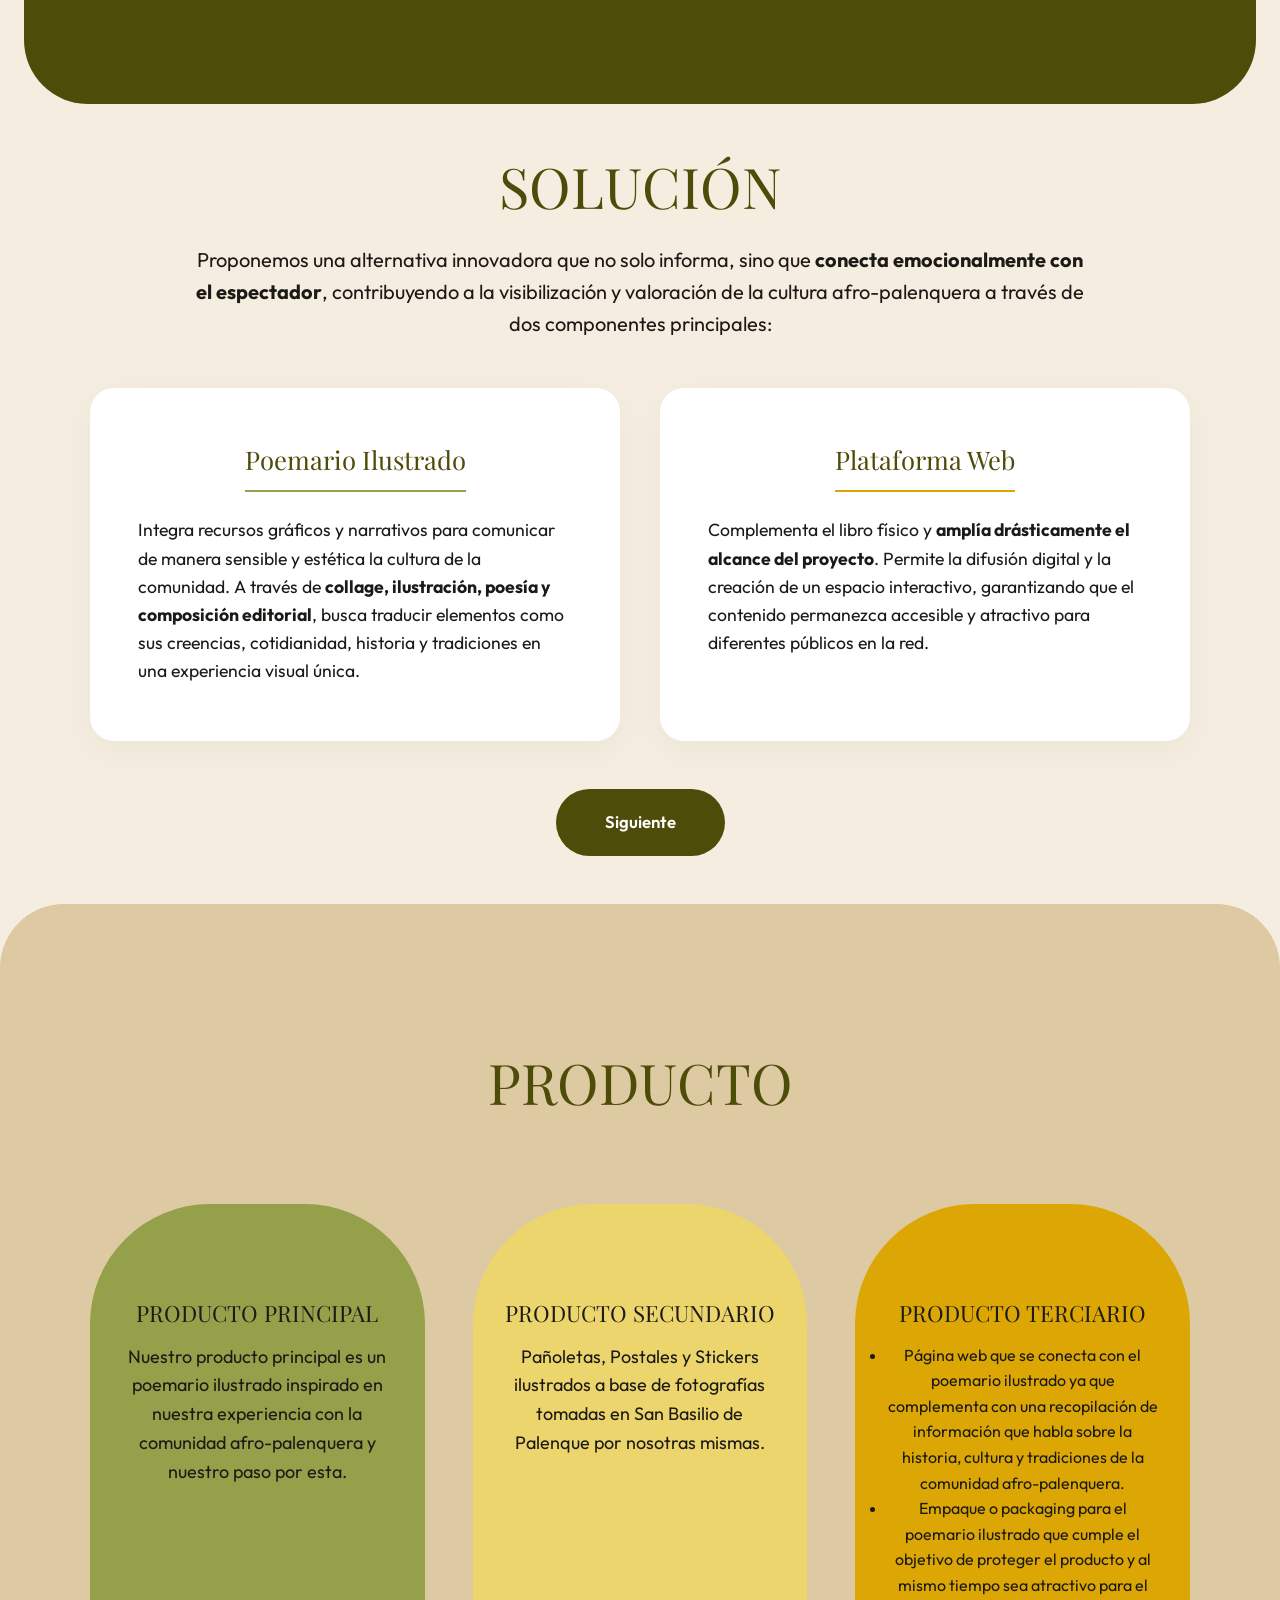
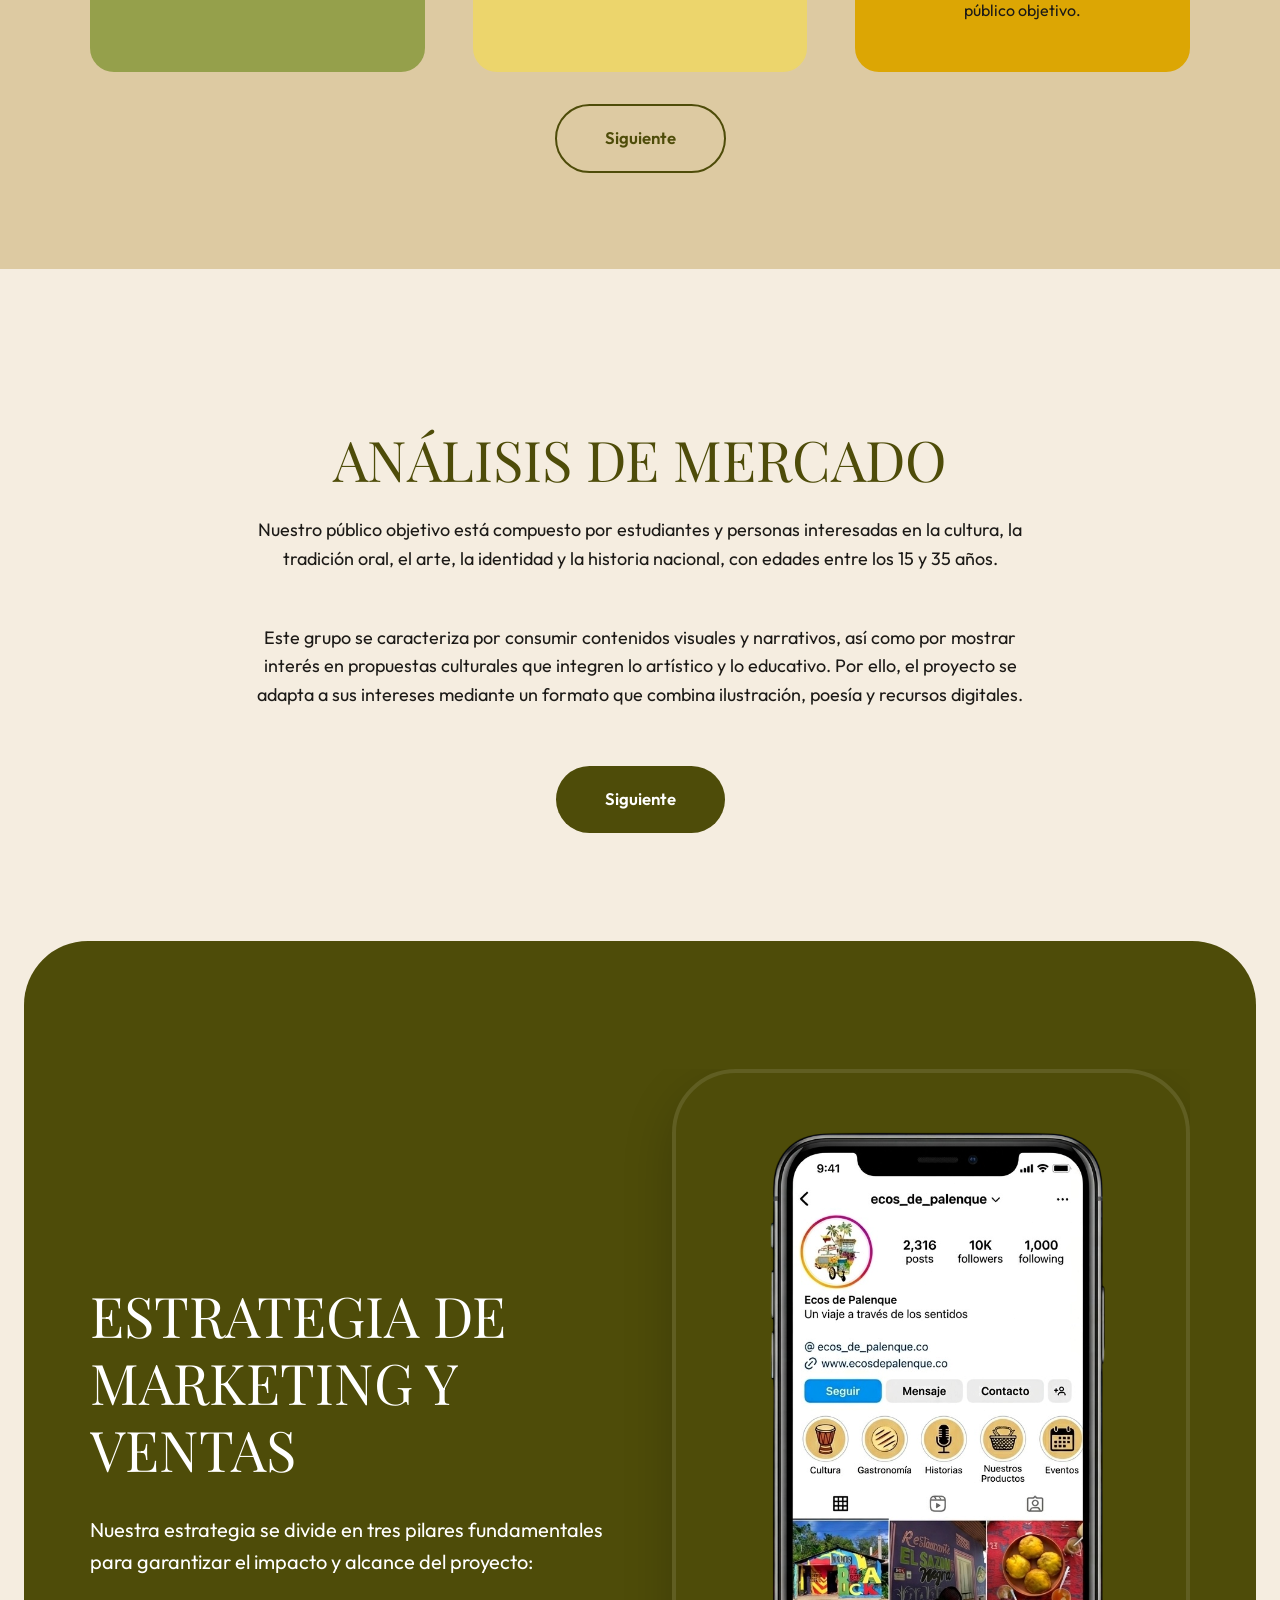
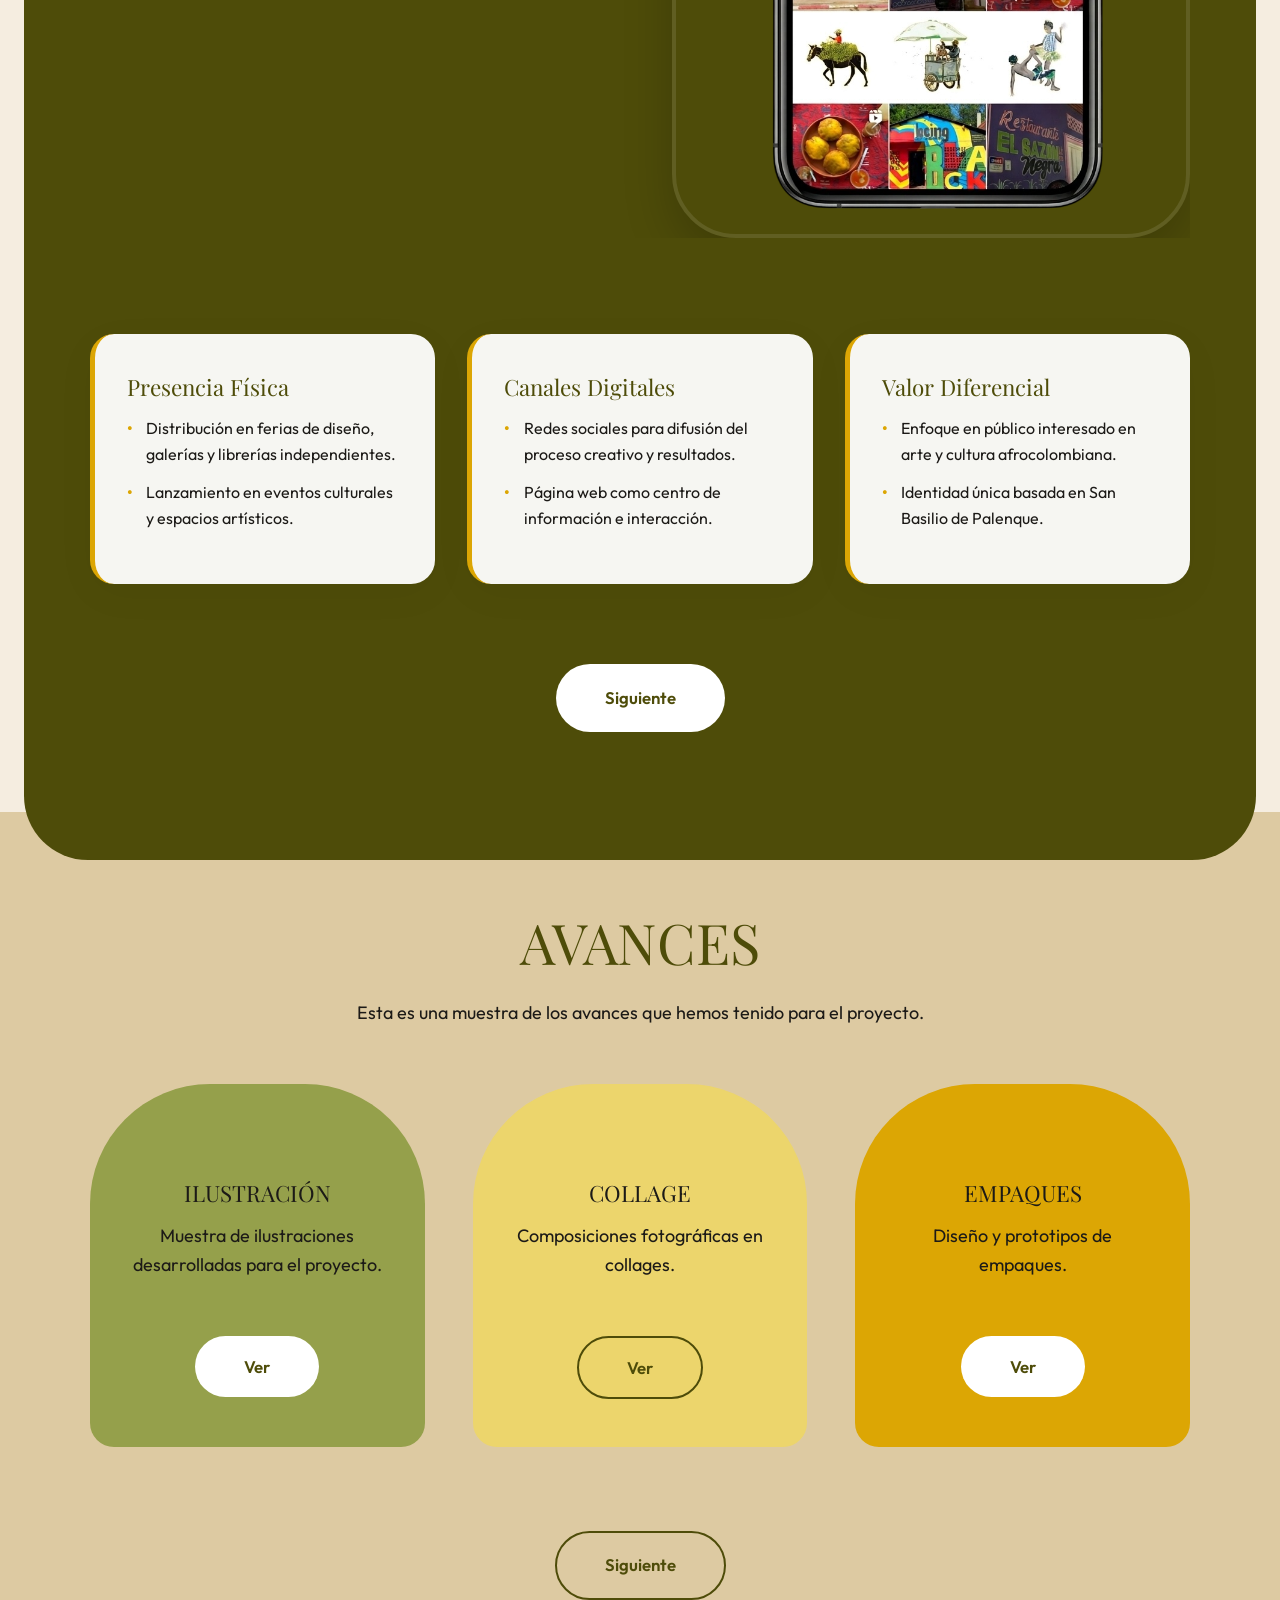
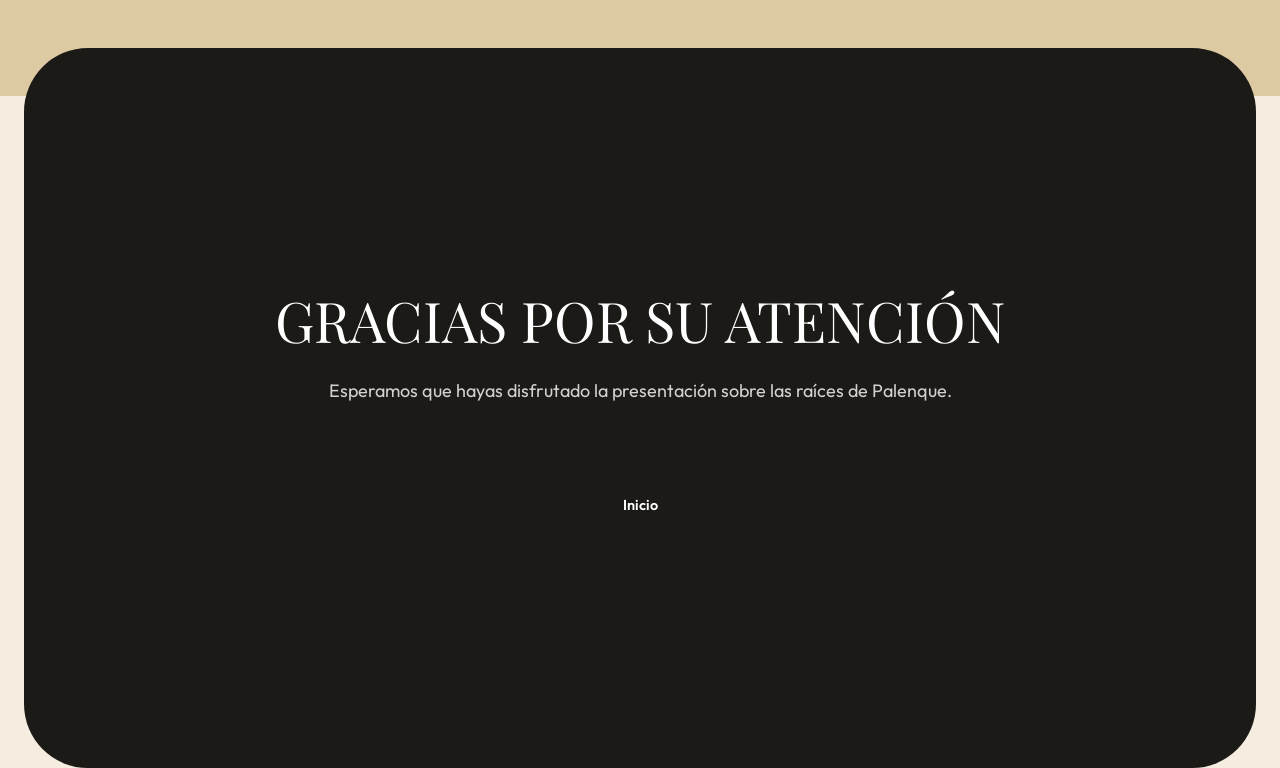
==== commit db22e90d: "Refactor: Final structural adjustments, new color palette section, URL encoding, and UI improvements" ====
--- a/pitch/index.html
+++ b/pitch/index.html
@@ -11,7 +11,7 @@
     <link href="https://fonts.googleapis.com/css2?family=Outfit:wght@300;400;600&family=Playfair+Display:ital,wght@0,400;0,600;0,700;1,400&display=swap" rel="stylesheet">
     <link rel="stylesheet" href="style.css">
 </head>
-+
+
 <body>
 
     <!-- Navegación Superior Estilizada -->
@@ -174,9 +174,18 @@
     <!-- 7. Estrategia de Marketing y ventas -->
     <section id="estrategia-marketing" class="section-olive section-curved-both">
         <div class="container">
-            <h2>ESTRATEGIA DE MARKETING Y VENTAS</h2>
-            <p class="text-white solucion-intro" style="margin-bottom: 2rem;">Nuestra estrategia se divide en tres pilares fundamentales para garantizar el impacto y alcance del proyecto:</p>
-            
+            <div class="split-layout">
+                <div class="split-text">
+                    <h2 class="text-white" style="text-align: left;">ESTRATEGIA DE MARKETING Y VENTAS</h2>
+                    <p class="text-white solucion-intro" style="text-align: left; margin-left: 0;">Nuestra estrategia se divide en tres pilares fundamentales para garantizar el impacto y alcance del proyecto:</p>
+                </div>
+                <div class="split-image">
+                    <div class="marketing-visual" style="margin-bottom: 0;">
+                        <img src="imagenes/red.PNG" alt="Red de Marketing" class="img-marketing">
+                    </div>
+                </div>
+            </div>
+
             <div class="grid marketing-grid">
                 <div class="card card-marketing">
                     <h3>Presencia Física</h3>
@@ -207,7 +216,6 @@
         </div>
     </section>
 
-    <!-- 8. Avances -->
     <section id="avances-en-ilustraciones" class="section-oatmilk">
         <div class="container">
             <h2>AVANCES</h2>
@@ -234,7 +242,7 @@
         </div>
     </section>
 
-    <!-- 9. Contacto -->
+    <!-- 8. Contacto -->
     <section id="contacto" class="section-black section-curved-both">
         <div class="container">
             <h2>GRACIAS POR SU ATENCIÓN</h2>
--- a/pitch/style.css
+++ b/pitch/style.css
@@ -674,8 +674,62 @@
     left: 0;
 }
 
+.marketing-visual {
+    width: 100%;
+    max-width: 900px;
+    margin: 0 auto 3rem auto;
+    border-radius: var(--border-radius-large);
+    overflow: hidden;
+    box-shadow: 0 20px 50px rgba(0,0,0,0.2);
+    border: 4px solid rgba(255,255,255,0.1);
+}
+
+.img-marketing {
+    width: 100%;
+    height: auto;
+    display: block;
+    object-fit: cover;
+    transition: transform 0.5s ease;
+}
+
+.marketing-visual:hover .img-marketing {
+    transform: scale(1.02);
+}
+
+/* Specific adjustment for Marketing Split */
+#estrategia-marketing .split-layout {
+    align-items: center;
+    margin-bottom: 2rem;
+    gap: 4rem;
+}
+
+#estrategia-marketing .split-image {
+    flex: 1;
+}
+
+#estrategia-marketing .split-text {
+    flex: 1;
+    padding-right: 0;
+}
+
 @media (max-width: 992px) {
     .marketing-grid {
         grid-template-columns: 1fr;
     }
+    .marketing-visual {
+        max-width: 100%;
+        margin-bottom: 2rem;
+    }
+    #estrategia-marketing .split-layout {
+        flex-direction: column;
+        text-align: center;
+        gap: 2rem;
+    }
+    #estrategia-marketing .split-text {
+        align-items: center;
+    }
+    #estrategia-marketing .split-text h2, 
+    #estrategia-marketing .split-text p {
+        text-align: center !important;
+    }
 }
